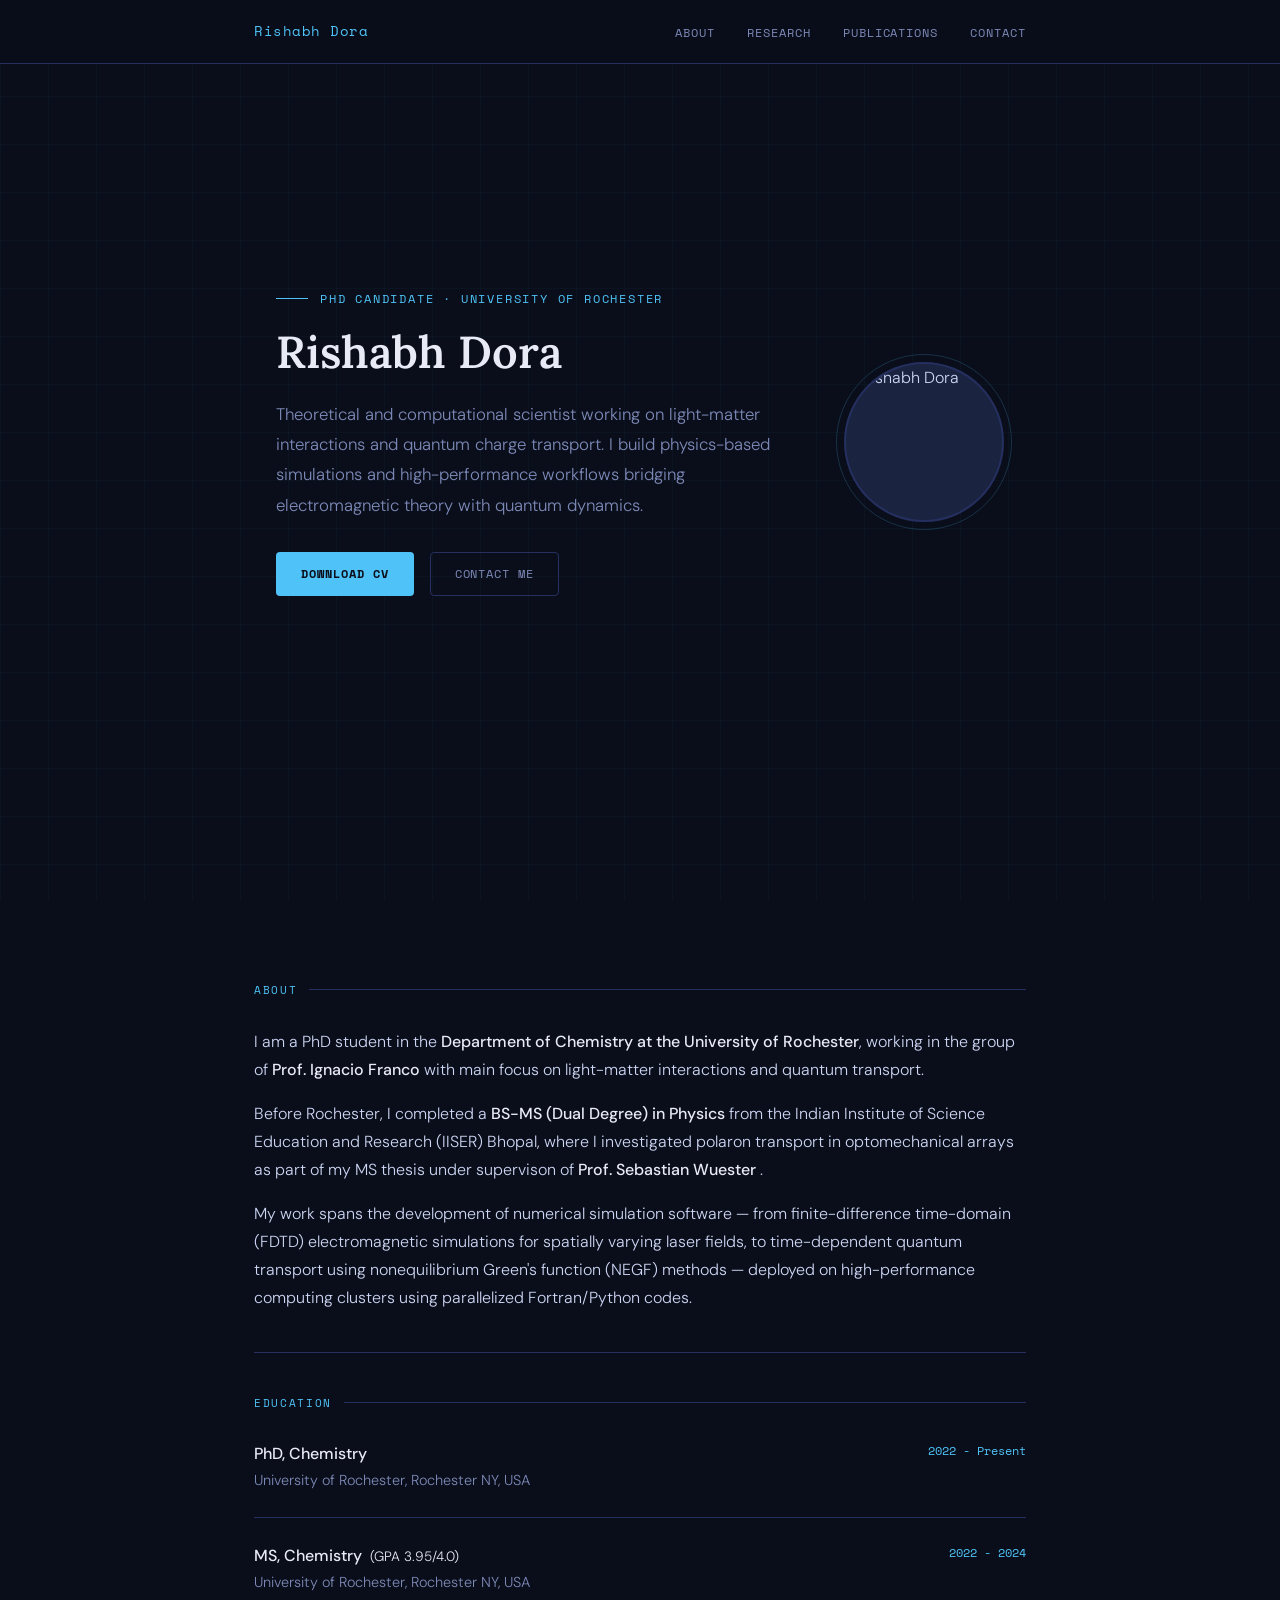
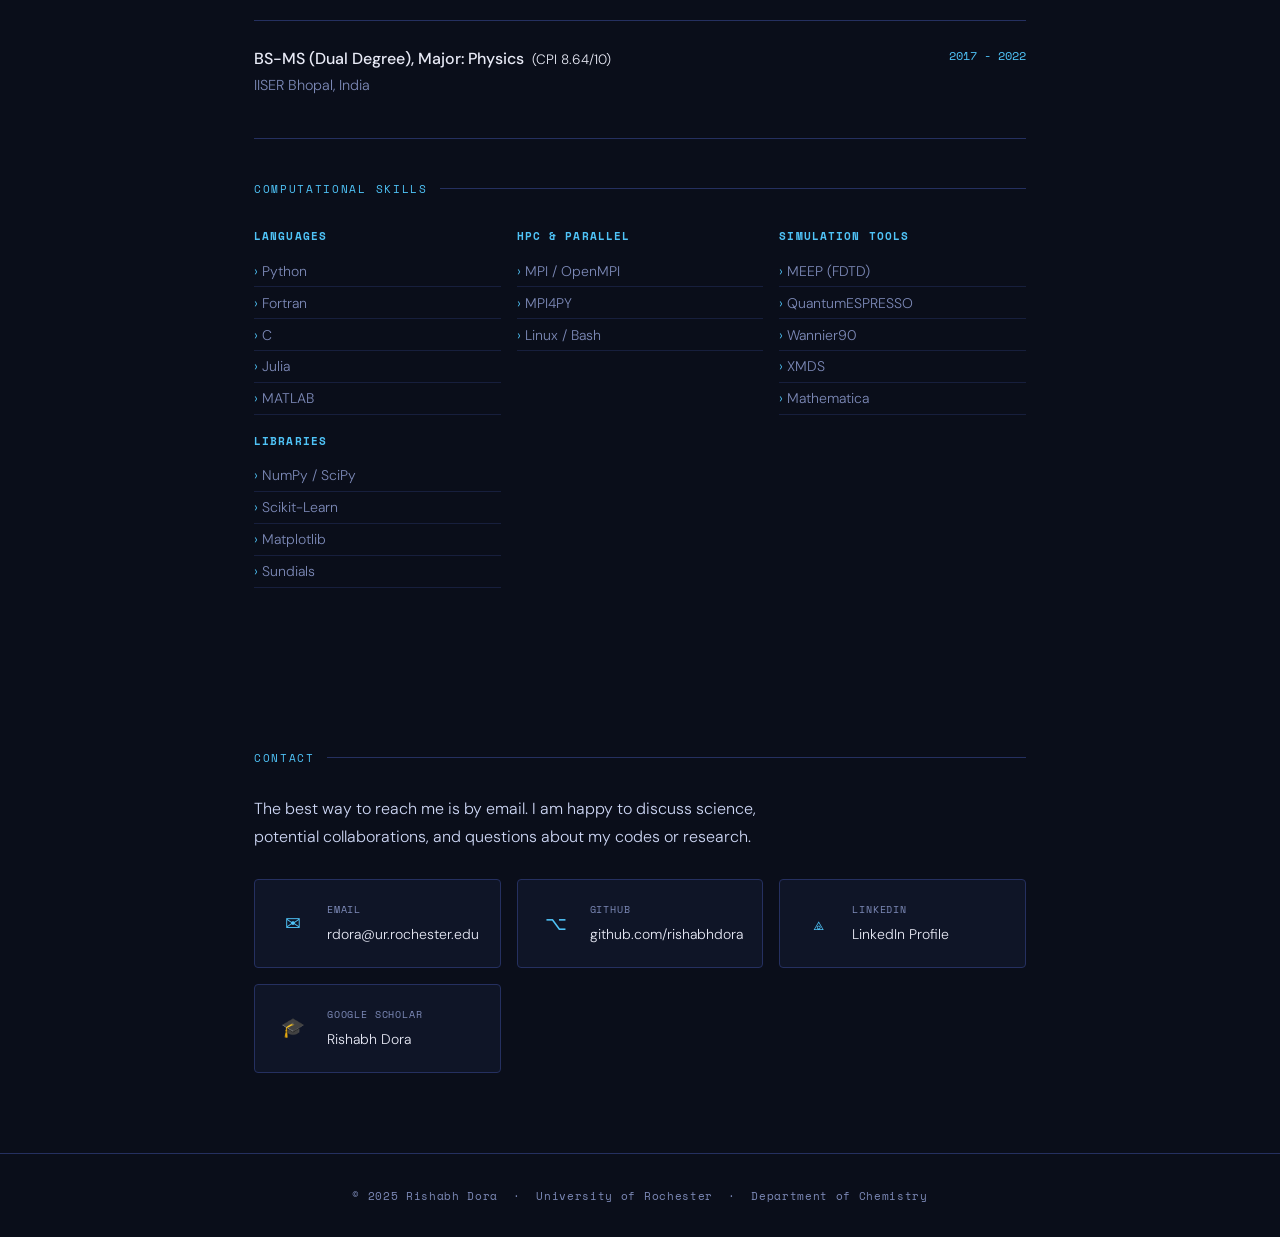
==== index.html @ d07a6848 "Add files via upload" ====
<!DOCTYPE html>
<html lang="en">
<head>
  <meta charset="UTF-8" />
  <meta name="viewport" content="width=device-width, initial-scale=1.0" />
  <title>Rishabh Dora | Theoretical & Computational Physics</title>
  <meta name="description" content="PhD candidate in Chemistry at the University of Rochester. Research on light-matter interactions and quantum transport." />
  <link rel="stylesheet" href="style.css" />
</head>
<body>

<!-- ========== NAV ========== -->
<nav>
  <div class="container">
    <span class="nav-logo">Rishabh Dora</span>
    <ul class="nav-links" id="nav-links">
      <li><a href="#about">About</a></li>
      <li><a href="research.html">Research</a></li>
      <li><a href="publications.html">Publications</a></li>
      <li><a href="#contact">Contact</a></li>
    </ul>
    <button class="nav-toggle" id="nav-toggle" aria-label="Toggle menu">
      <span></span><span></span><span></span>
    </button>
  </div>
</nav>

<!-- ========== HERO ========== -->
<section id="hero">
  <div class="container">
    <div class="hero-inner">
      <div class="hero-text">
        <p class="eyebrow">PhD Candidate · University of Rochester</p>
        <h1>Rishabh Dora</h1>
        <p class="tagline">
          Theoretical and computational scientist working on
          light-matter interactions and quantum charge transport.
          I build physics-based simulations and high-performance workflows
          bridging electromagnetic theory with quantum dynamics.
        </p>
        <div class="hero-actions">
          <a class="btn btn-primary" href="assets/resume.pdf" target="_blank">Download CV</a>
          <a class="btn btn-outline" href="#contact">Contact Me</a>
        </div>
      </div>
      <div class="hero-photo-wrap">
        <!-- Replace src with your actual photo path, e.g. assets/photo.jpg -->
        <img class="hero-photo" src="assets/main.jpeg" alt="Rishabh Dora" />      </div>
    </div>
  </div>
</section>

<!-- ========== ABOUT ========== -->
<section id="about">
  <div class="container">
    <p class="section-label">About</p>

    <div class="fade-in">
      <p>
        I am a PhD student in the <strong>Department of Chemistry at the University of Rochester</strong>,
        working in the group of <strong>Prof. Ignacio Franco</strong> with
        main focus on light-matter interactions and quantum transport.
      </p>
      <p>
        Before Rochester, I completed a <strong>BS-MS (Dual Degree) in Physics</strong> from the
        Indian Institute of Science Education and Research (IISER) Bhopal,
        where I investigated polaron transport in optomechanical arrays as part of my MS thesis under supervison 
        of <strong>Prof. Sebastian Wuester</strong>  .
      </p>
      <p>
        My work spans the development of numerical simulation software — from finite-difference time-domain
        (FDTD) electromagnetic
        simulations for spatially varying laser fields, to time-dependent quantum transport
        using nonequilibrium Green's function (NEGF) methods — deployed on high-performance computing
        clusters using parallelized Fortran/Python codes.
      </p>
    </div>

    <hr />

    <!-- Education -->
    <p class="section-label fade-in">Education</p>
    <div class="fade-in">
      <div class="edu-item">
        <div>
          <div class="edu-deg">PhD, Chemistry</div>
          <div class="edu-inst">University of Rochester, Rochester NY, USA</div>
        </div>
        <div class="edu-year">2022 - Present</div>
      </div>
      <div class="edu-item">
        <div>
          <div class="edu-deg">MS, Chemistry &nbsp;<span style="font-weight:300;font-size:.85rem">(GPA 3.95/4.0)</span></div>
          <div class="edu-inst">University of Rochester, Rochester NY, USA</div>
        </div>
        <div class="edu-year">2022 - 2024</div>
      </div>
      <div class="edu-item">
        <div>
          <div class="edu-deg">BS-MS (Dual Degree), Major: Physics &nbsp;<span style="font-weight:300;font-size:.85rem">(CPI 8.64/10)</span></div>
          <div class="edu-inst">IISER Bhopal, India</div>
        </div>
        <div class="edu-year">2017 - 2022</div>
      </div>
    </div>

    <hr />

    <!-- Skills -->
    <p class="section-label fade-in">Computational Skills</p>
    <div class="skills-grid fade-in">
      <div class="skill-group">
        <h4>Languages</h4>
        <ul class="skill-list">
          <li>Python</li>
          <li>Fortran</li>
          <li>C</li>
          <li>Julia</li>
          <li>MATLAB</li>
        </ul>
      </div>
      <div class="skill-group">
        <h4>HPC &amp; Parallel</h4>
        <ul class="skill-list">
          <li>MPI / OpenMPI</li>
          <li>MPI4PY</li>
          <li>Linux / Bash</li>
        </ul>
      </div>
      <div class="skill-group">
        <h4>Simulation Tools</h4>
        <ul class="skill-list">
          <li>MEEP (FDTD)</li>
          <li>QuantumESPRESSO</li>
          <li>Wannier90</li>
          <li>XMDS</li>
          <li>Mathematica</li>
        </ul>
      </div>
      <div class="skill-group">
        <h4>Libraries</h4>
        <ul class="skill-list">
          <li>NumPy / SciPy</li>
          <li>Scikit-Learn</li>
          <li>Matplotlib</li>
          <li>Sundials</li>
        </ul>
      </div>
    </div>
  </div>
</section>

<!-- ========== TALKS ==========
<section id="talks">
  <div class="container">
    <p class="section-label fade-in">Presentations &amp; Conferences</p>

    <div class="fade-in">
      <div class="talk-item">
        <div class="talk-date">Aug 2025</div>
        <div>
          <div class="talk-type">Talk</div>
          <div class="talk-title">"Light–matter interactions beyond the dipole approximation"</div>
          <div class="talk-venue">Gordon Research Seminar on Quantum Control of Light and Matter · Salve Regina University</div>
        </div>
      </div>
      <div class="talk-item">
        <div class="talk-date">Aug 2025</div>
        <div>
          <div class="talk-type">Poster</div>
          <div class="talk-title">"Light–matter interactions beyond the dipole approximation"</div>
          <div class="talk-venue">Gordon Research Conference on Quantum Control of Light and Matter · Salve Regina University</div>
        </div>
      </div>
      <div class="talk-item">
        <div class="talk-date">Jun 2025</div>
        <div>
          <div class="talk-type">Poster</div>
          <div class="talk-title">"Light–matter interactions beyond the dipole approximation"</div>
          <div class="talk-venue">Center for Coherence and Quantum Science (CQS-12) · University of Rochester</div>
        </div>
      </div>
      <div class="talk-item">
        <div class="talk-date">Nov 2021</div>
        <div>
          <div class="talk-type">Conference</div>
          <div class="talk-title">Cold-atom On-Line Meeting (CoOLMe 2021)</div>
          <div class="talk-venue">French national research network on Cold Atoms</div>
        </div>
      </div>
    </div>
  </div>
</section> -->

<!-- ========== CONTACT ========== -->
<section id="contact">
  <div class="container">
    <p class="section-label fade-in">Contact</p>
    <p class="fade-in" style="margin-bottom:1.75rem; max-width:520px;">
      The best way to reach me is by email. I am happy to discuss science,
      potential collaborations, and questions about my codes or research.
    </p>
    <div class="contact-grid fade-in">
      <a class="contact-item" href="mailto:rdora@ur.rochester.edu">
        <span class="contact-icon">✉</span>
        <div>
          <div class="contact-label">Email</div>
          <div class="contact-val">rdora@ur.rochester.edu</div>
        </div>
      </a>
      <a class="contact-item" href="https://github.com/rishabhdora" target="_blank">
        <span class="contact-icon">⌥</span>
        <div>
          <div class="contact-label">GitHub</div>
          <div class="contact-val">github.com/rishabhdora</div>
        </div>
      </a>
      <a class="contact-item" href="https://www.linkedin.com/in/rishabh-dora-555144214/" target="_blank">
        <span class="contact-icon">⟁</span>
        <div>
          <div class="contact-label">LinkedIn</div>
          <div class="contact-val">LinkedIn Profile</div>
        </div>
      </a>
      <a class="contact-item" href="https://scholar.google.com/citations?user=nVBaC_kAAAAJ&hl=en" target="_blank">
        <span class="contact-icon">🎓</span>
        <div>
          <div class="contact-label">Google Scholar</div>
          <div class="contact-val">Rishabh Dora</div>
        </div>
      </a>
    </div>
  </div>
</section>

<!-- ========== FOOTER ========== -->
<footer>
  <div class="container">
    © 2025 Rishabh Dora &nbsp;·&nbsp; University of Rochester &nbsp;·&nbsp; Department of Chemistry
  </div>
</footer>

<script src="main.js"></script>
</body>
</html>
---- style.css ----
/* =============================================
   RISHABH DORA — Personal Academic Website
   Theme: Dark scientific / quantum aesthetic
   ============================================= */

@import url('https://fonts.googleapis.com/css2?family=Space+Mono:ital,wght@0,400;0,700;1,400&family=Lora:ital,wght@0,400;0,600;1,400&family=DM+Sans:wght@300;400;500&display=swap');

:root {
  --bg:        #0a0e1a;
  --bg2:       #0f1527;
  --bg3:       #141c34;
  --surface:   #1a2340;
  --border:    #253060;
  --accent:    #4fc3f7;
  --accent2:   #81d4fa;
  --accent3:   #00e5ff;
  --text:      #cdd6f4;
  --text-dim:  #7d8ab8;
  --text-bright: #e8eaf6;
  --mono:      'Space Mono', monospace;
  --serif:     'Lora', serif;
  --sans:      'DM Sans', sans-serif;
  --nav-h:     64px;
  --max-w:     820px;
  --radius:    4px;
}

*, *::before, *::after { box-sizing: border-box; margin: 0; padding: 0; }

html { scroll-behavior: smooth; font-size: 16px; }

body {
  background: var(--bg);
  color: var(--text);
  font-family: var(--sans);
  font-weight: 300;
  line-height: 1.75;
  min-height: 100vh;
  overflow-x: hidden;
}

/* ---- GRID BACKGROUND ---- */
body::before {
  content: '';
  position: fixed;
  inset: 0;
  background-image:
    linear-gradient(rgba(79,195,247,.035) 1px, transparent 1px),
    linear-gradient(90deg, rgba(79,195,247,.035) 1px, transparent 1px);
  background-size: 48px 48px;
  pointer-events: none;
  z-index: 0;
}

/* ---- UTILITY ---- */
a { color: var(--accent); text-decoration: none; transition: color .2s; }
a:hover { color: var(--accent3); }
strong { font-weight: 500; color: var(--text-bright); }
hr { border: none; border-top: 1px solid var(--border); margin: 2.5rem 0; }

.container {
  max-width: var(--max-w);
  margin: 0 auto;
  padding: 0 1.5rem;
  position: relative;
  z-index: 1;
}

.tag {
  display: inline-block;
  font-family: var(--mono);
  font-size: .65rem;
  letter-spacing: .08em;
  text-transform: uppercase;
  color: var(--accent);
  background: rgba(79,195,247,.1);
  border: 1px solid rgba(79,195,247,.25);
  padding: .15rem .6rem;
  border-radius: 2px;
  margin-right: .4rem;
  margin-bottom: .4rem;
}

/* ---- NAVIGATION ---- */
nav {
  position: fixed;
  top: 0; left: 0; right: 0;
  height: var(--nav-h);
  background: rgba(10,14,26,.85);
  backdrop-filter: blur(12px);
  border-bottom: 1px solid var(--border);
  z-index: 100;
  display: flex;
  align-items: center;
}

nav .container {
  display: flex;
  align-items: center;
  justify-content: space-between;
  width: 100%;
}

.nav-logo {
  font-family: var(--mono);
  font-size: .85rem;
  color: var(--accent);
  letter-spacing: .04em;
}

.nav-links {
  display: flex;
  gap: 2rem;
  list-style: none;
}

.nav-links a {
  font-family: var(--mono);
  font-size: .75rem;
  letter-spacing: .08em;
  text-transform: uppercase;
  color: var(--text-dim);
  transition: color .2s;
}
.nav-links a:hover,
.nav-links a.active { color: var(--accent); }

.nav-toggle {
  display: none;
  flex-direction: column;
  gap: 5px;
  cursor: pointer;
  background: none;
  border: none;
  padding: 4px;
}
.nav-toggle span {
  display: block;
  width: 22px; height: 1.5px;
  background: var(--text-dim);
  transition: .3s;
}

/* ---- HERO ---- */
#hero {
  min-height: 100vh;
  display: flex;
  align-items: center;
  padding-top: var(--nav-h);
  position: relative;
  overflow: hidden;
}

.hero-inner {
  display: grid;
  grid-template-columns: 1fr auto;
  gap: 3rem;
  align-items: center;
  width: 100%;
}

.hero-text .eyebrow {
  font-family: var(--mono);
  font-size: .75rem;
  letter-spacing: .15em;
  text-transform: uppercase;
  color: var(--accent);
  margin-bottom: 1rem;
  display: flex;
  align-items: center;
  gap: .75rem;
}
.hero-text .eyebrow::before {
  content: '';
  width: 32px; height: 1px;
  background: var(--accent);
}

.hero-text h1 {
  font-family: var(--serif);
  font-size: clamp(2rem, 5vw, 2.8rem);
  font-weight: 600;
  color: var(--text-bright);
  line-height: 1.2;
  margin-bottom: 1.25rem;
}

.hero-text .tagline {
  font-size: 1.05rem;
  color: var(--text-dim);
  max-width: 520px;
  margin-bottom: 2rem;
  line-height: 1.8;
}

.hero-actions {
  display: flex;
  gap: 1rem;
  flex-wrap: wrap;
}

.btn {
  font-family: var(--mono);
  font-size: .75rem;
  letter-spacing: .08em;
  text-transform: uppercase;
  padding: .65rem 1.5rem;
  border-radius: var(--radius);
  transition: all .2s;
  cursor: pointer;
  border: 1px solid transparent;
}
.btn-primary {
  background: var(--accent);
  color: var(--bg);
  font-weight: 700;
}
.btn-primary:hover { background: var(--accent3); color: var(--bg); }
.btn-outline {
  border-color: var(--border);
  color: var(--text-dim);
  background: transparent;
}
.btn-outline:hover { border-color: var(--accent); color: var(--accent); }

.hero-photo-wrap {
  position: relative;
  flex-shrink: 0;
}
.hero-photo {
  width: 160px; height: 160px;
  border-radius: 50%;
  object-fit: cover;
  border: 2px solid var(--border);
  display: block;
  background: var(--surface);
}
.photo-placeholder {
  width: 160px; height: 160px;
  border-radius: 50%;
  background: var(--surface);
  border: 2px solid var(--border);
  display: flex;
  align-items: center;
  justify-content: center;
  font-family: var(--mono);
  font-size: 2rem;
  color: var(--accent);
}
.hero-photo-wrap::after {
  content: '';
  position: absolute;
  inset: -8px;
  border-radius: 50%;
  border: 1px solid rgba(79,195,247,.2);
}

/* ---- SECTIONS ---- */
section { padding: 5rem 0; }

.section-label {
  font-family: var(--mono);
  font-size: .7rem;
  letter-spacing: .15em;
  text-transform: uppercase;
  color: var(--accent);
  margin-bottom: 1.75rem;
  display: flex;
  align-items: center;
  gap: .75rem;
}
.section-label::after {
  content: '';
  flex: 1;
  height: 1px;
  background: var(--border);
}

h2 {
  font-family: var(--serif);
  font-size: 1.6rem;
  font-weight: 600;
  color: var(--text-bright);
  margin-bottom: 1.5rem;
}

h3 {
  font-family: var(--sans);
  font-weight: 500;
  font-size: 1rem;
  color: var(--text-bright);
  margin-bottom: .35rem;
}

p { margin-bottom: 1rem; color: var(--text); }

/* ---- CARDS ---- */
.card {
  background: var(--bg2);
  border: 1px solid var(--border);
  border-radius: var(--radius);
  padding: 1.5rem;
  margin-bottom: 1.25rem;
  transition: border-color .2s, transform .2s;
}
.card:hover {
  border-color: rgba(79,195,247,.4);
  transform: translateY(-2px);
}

.card-meta {
  font-family: var(--mono);
  font-size: .7rem;
  color: var(--text-dim);
  margin-bottom: .5rem;
  letter-spacing: .04em;
}

/* ---- EDUCATION ---- */
.edu-item {
  display: grid;
  grid-template-columns: 1fr auto;
  gap: 1rem;
  margin-bottom: 1.5rem;
  padding-bottom: 1.5rem;
  border-bottom: 1px solid var(--border);
}
.edu-item:last-child { border-bottom: none; margin-bottom: 0; padding-bottom: 0; }
.edu-deg { font-weight: 500; color: var(--text-bright); }
.edu-inst { color: var(--text-dim); font-size: .9rem; }
.edu-year {
  font-family: var(--mono);
  font-size: .75rem;
  color: var(--accent);
  white-space: nowrap;
}

/* ---- SKILLS GRID ---- */
.skills-grid {
  display: grid;
  grid-template-columns: repeat(auto-fill, minmax(200px, 1fr));
  gap: 1rem;
}
.skill-group h4 {
  font-family: var(--mono);
  font-size: .7rem;
  letter-spacing: .1em;
  text-transform: uppercase;
  color: var(--accent);
  margin-bottom: .6rem;
}
.skill-list {
  list-style: none;
}
.skill-list li {
  font-size: .875rem;
  color: var(--text-dim);
  padding: .2rem 0;
  border-bottom: 1px solid rgba(37,48,96,.5);
}
.skill-list li::before { content: '› '; color: var(--accent); }

/* ---- PUBLICATIONS ---- */
.pub-item {
  border-left: 2px solid var(--border);
  padding-left: 1.25rem;
  margin-bottom: 2rem;
  transition: border-color .2s;
}
.pub-item:hover { border-color: var(--accent); }
.pub-title { font-weight: 500; color: var(--text-bright); margin-bottom: .35rem; line-height: 1.5; }
.pub-authors { font-size: .875rem; color: var(--text-dim); margin-bottom: .25rem; }
.pub-journal {
  font-family: var(--mono);
  font-size: .75rem;
  color: var(--accent);
}
.pub-status {
  display: inline-block;
  font-family: var(--mono);
  font-size: .65rem;
  letter-spacing: .06em;
  text-transform: uppercase;
  background: rgba(79,195,247,.08);
  border: 1px solid rgba(79,195,247,.2);
  color: var(--accent);
  padding: .1rem .5rem;
  border-radius: 2px;
  margin-left: .5rem;
}

/* ---- TALKS ---- */
.talk-item {
  display: grid;
  grid-template-columns: auto 1fr;
  gap: 1.25rem;
  align-items: start;
  margin-bottom: 1.25rem;
  padding-bottom: 1.25rem;
  border-bottom: 1px solid var(--border);
}
.talk-item:last-child { border-bottom: none; margin-bottom: 0; padding-bottom: 0; }
.talk-date {
  font-family: var(--mono);
  font-size: .7rem;
  color: var(--accent);
  white-space: nowrap;
  padding-top: .25rem;
}
.talk-type {
  font-family: var(--mono);
  font-size: .65rem;
  text-transform: uppercase;
  letter-spacing: .06em;
  color: var(--text-dim);
  margin-bottom: .2rem;
}
.talk-title { font-weight: 500; color: var(--text-bright); font-size: .95rem; }
.talk-venue { font-size: .85rem; color: var(--text-dim); margin-top: .2rem; }

/* ---- CONTACT ---- */
.contact-grid {
  display: grid;
  grid-template-columns: repeat(auto-fill, minmax(220px, 1fr));
  gap: 1rem;
}
.contact-item {
  background: var(--bg2);
  border: 1px solid var(--border);
  border-radius: var(--radius);
  padding: 1.25rem;
  display: flex;
  align-items: center;
  gap: 1rem;
  transition: border-color .2s;
}
.contact-item:hover { border-color: var(--accent); }
.contact-icon {
  font-size: 1.2rem;
  width: 36px;
  text-align: center;
  flex-shrink: 0;
}
.contact-label {
  font-family: var(--mono);
  font-size: .65rem;
  text-transform: uppercase;
  letter-spacing: .08em;
  color: var(--text-dim);
  margin-bottom: .25rem;
}
.contact-val { font-size: .875rem; color: var(--text-bright); }

/* ---- FOOTER ---- */
footer {
  border-top: 1px solid var(--border);
  padding: 2rem 0;
  text-align: center;
  font-family: var(--mono);
  font-size: .7rem;
  color: var(--text-dim);
  letter-spacing: .06em;
  position: relative;
  z-index: 1;
}

/* ---- RESEARCH PAGE ---- */
.research-block { margin-bottom: 3rem; }
.research-block h3 {
  font-family: var(--serif);
  font-size: 1.15rem;
  font-weight: 600;
  color: var(--text-bright);
  margin-bottom: .75rem;
}

/* ---- FADE-IN ANIMATION ---- */
.fade-in {
  opacity: 0;
  transform: translateY(18px);
  transition: opacity .55s ease, transform .55s ease;
}
.fade-in.visible {
  opacity: 1;
  transform: translateY(0);
}

/* ---- RESPONSIVE ---- */
@media (max-width: 640px) {
  .hero-inner { grid-template-columns: 1fr; }
  .hero-photo-wrap { display: none; }
  .nav-links { display: none; flex-direction: column; position: absolute; top: var(--nav-h); left: 0; right: 0; background: var(--bg2); border-bottom: 1px solid var(--border); padding: 1rem 1.5rem; gap: 1rem; }
  .nav-links.open { display: flex; }
  .nav-toggle { display: flex; }
  .edu-item { grid-template-columns: 1fr; }
}
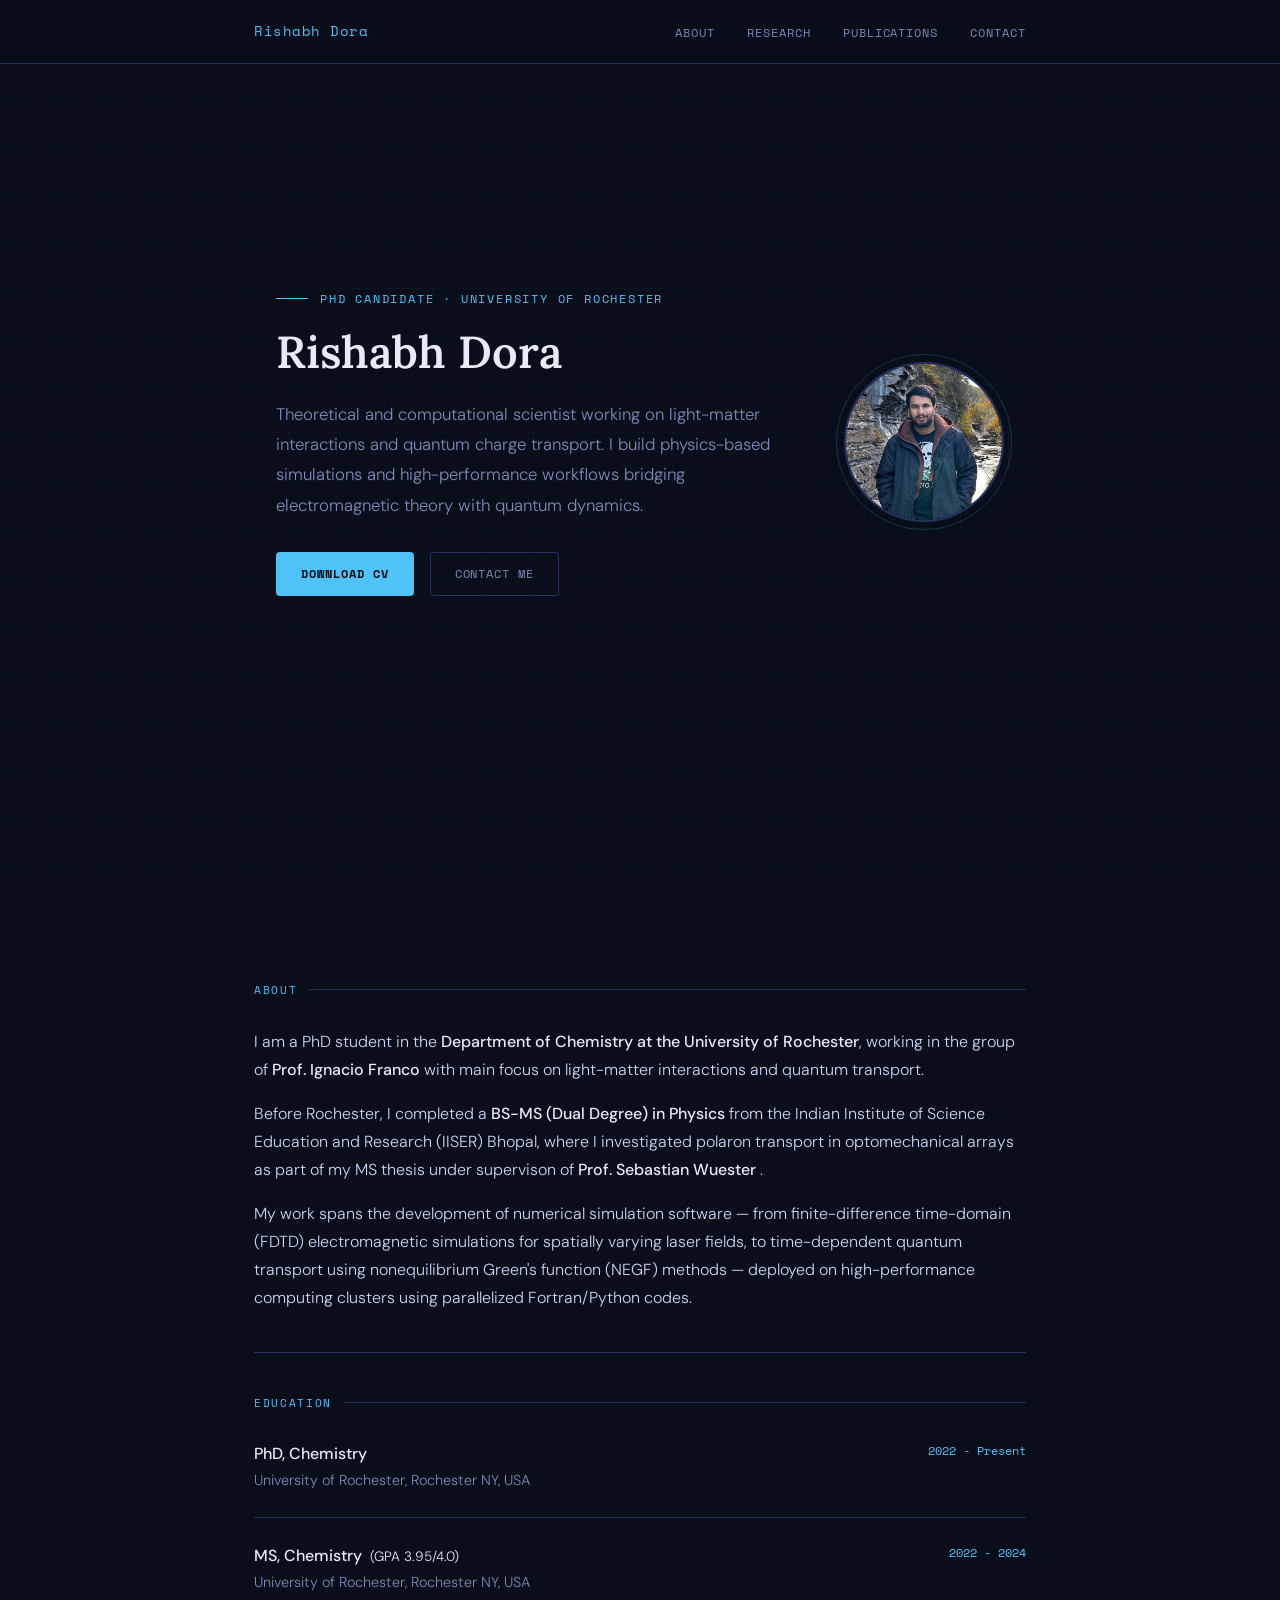
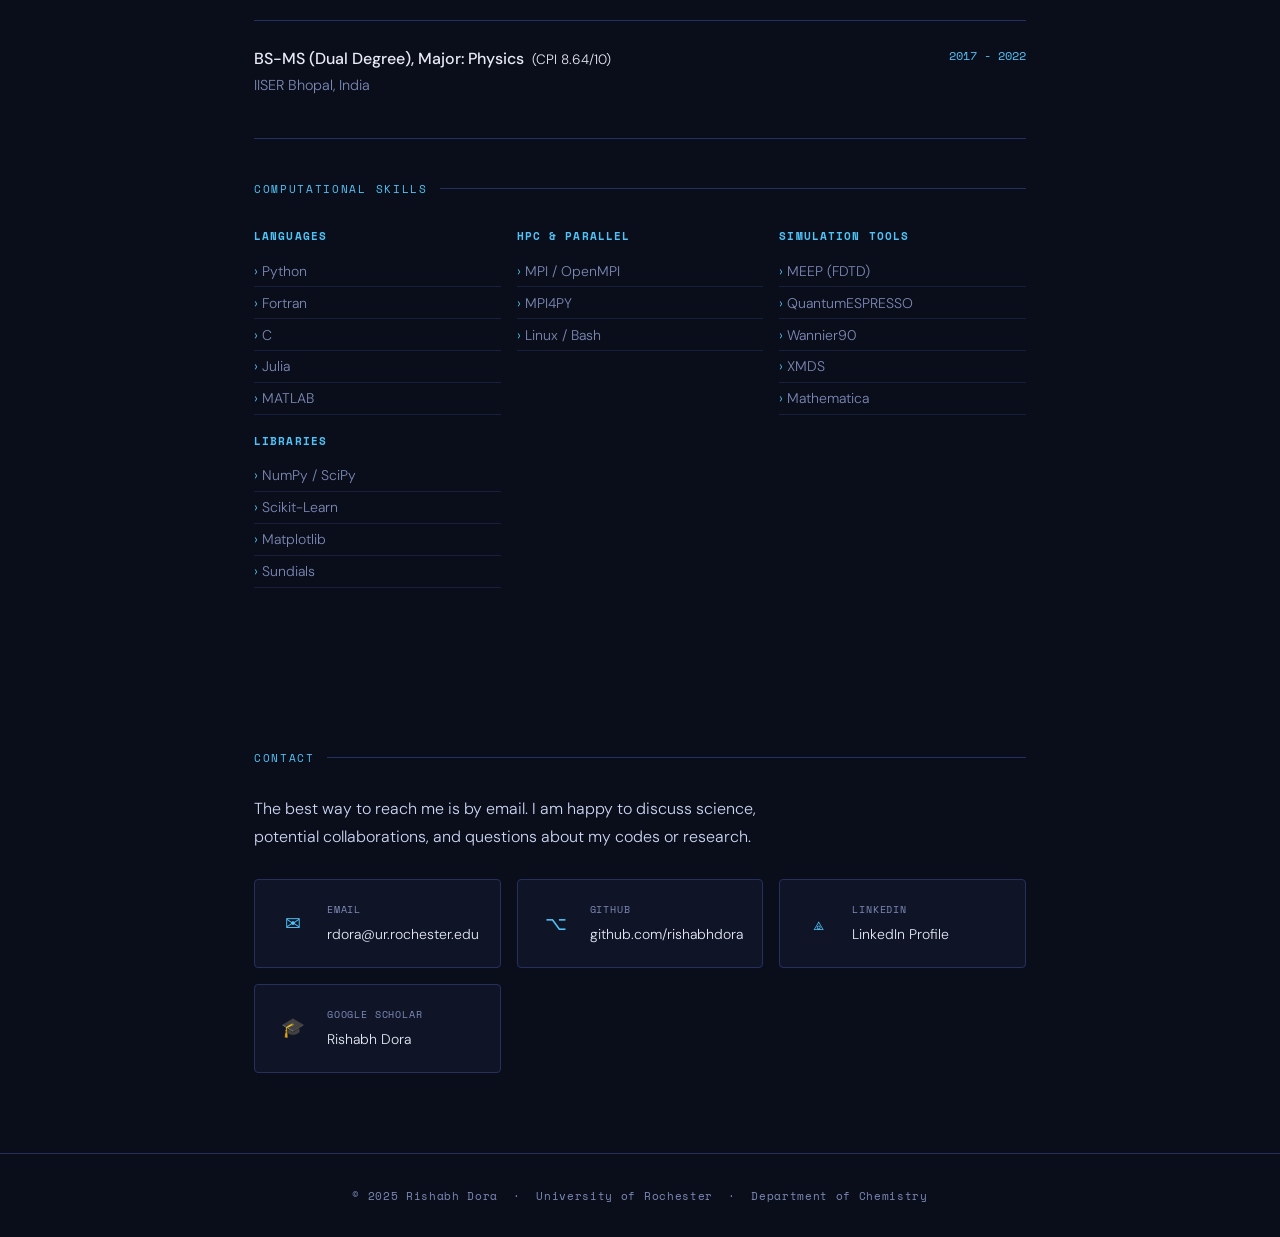
==== commit 4f159315: "Update index.html" ====
--- a/index.html
+++ b/index.html
@@ -39,13 +39,12 @@
           bridging electromagnetic theory with quantum dynamics.
         </p>
         <div class="hero-actions">
-          <a class="btn btn-primary" href="assets/resume.pdf" target="_blank">Download CV</a>
+          <a class="btn btn-primary" href="resume.pdf" target="_blank">Download CV</a>
           <a class="btn btn-outline" href="#contact">Contact Me</a>
         </div>
       </div>
       <div class="hero-photo-wrap">
-        <!-- Replace src with your actual photo path, e.g. assets/photo.jpg -->
-        <img class="hero-photo" src="assets/main.jpeg" alt="Rishabh Dora" />      </div>
+        <img class="hero-photo" src="main.jpeg" alt="Rishabh Dora" />      </div>
     </div>
   </div>
 </section>
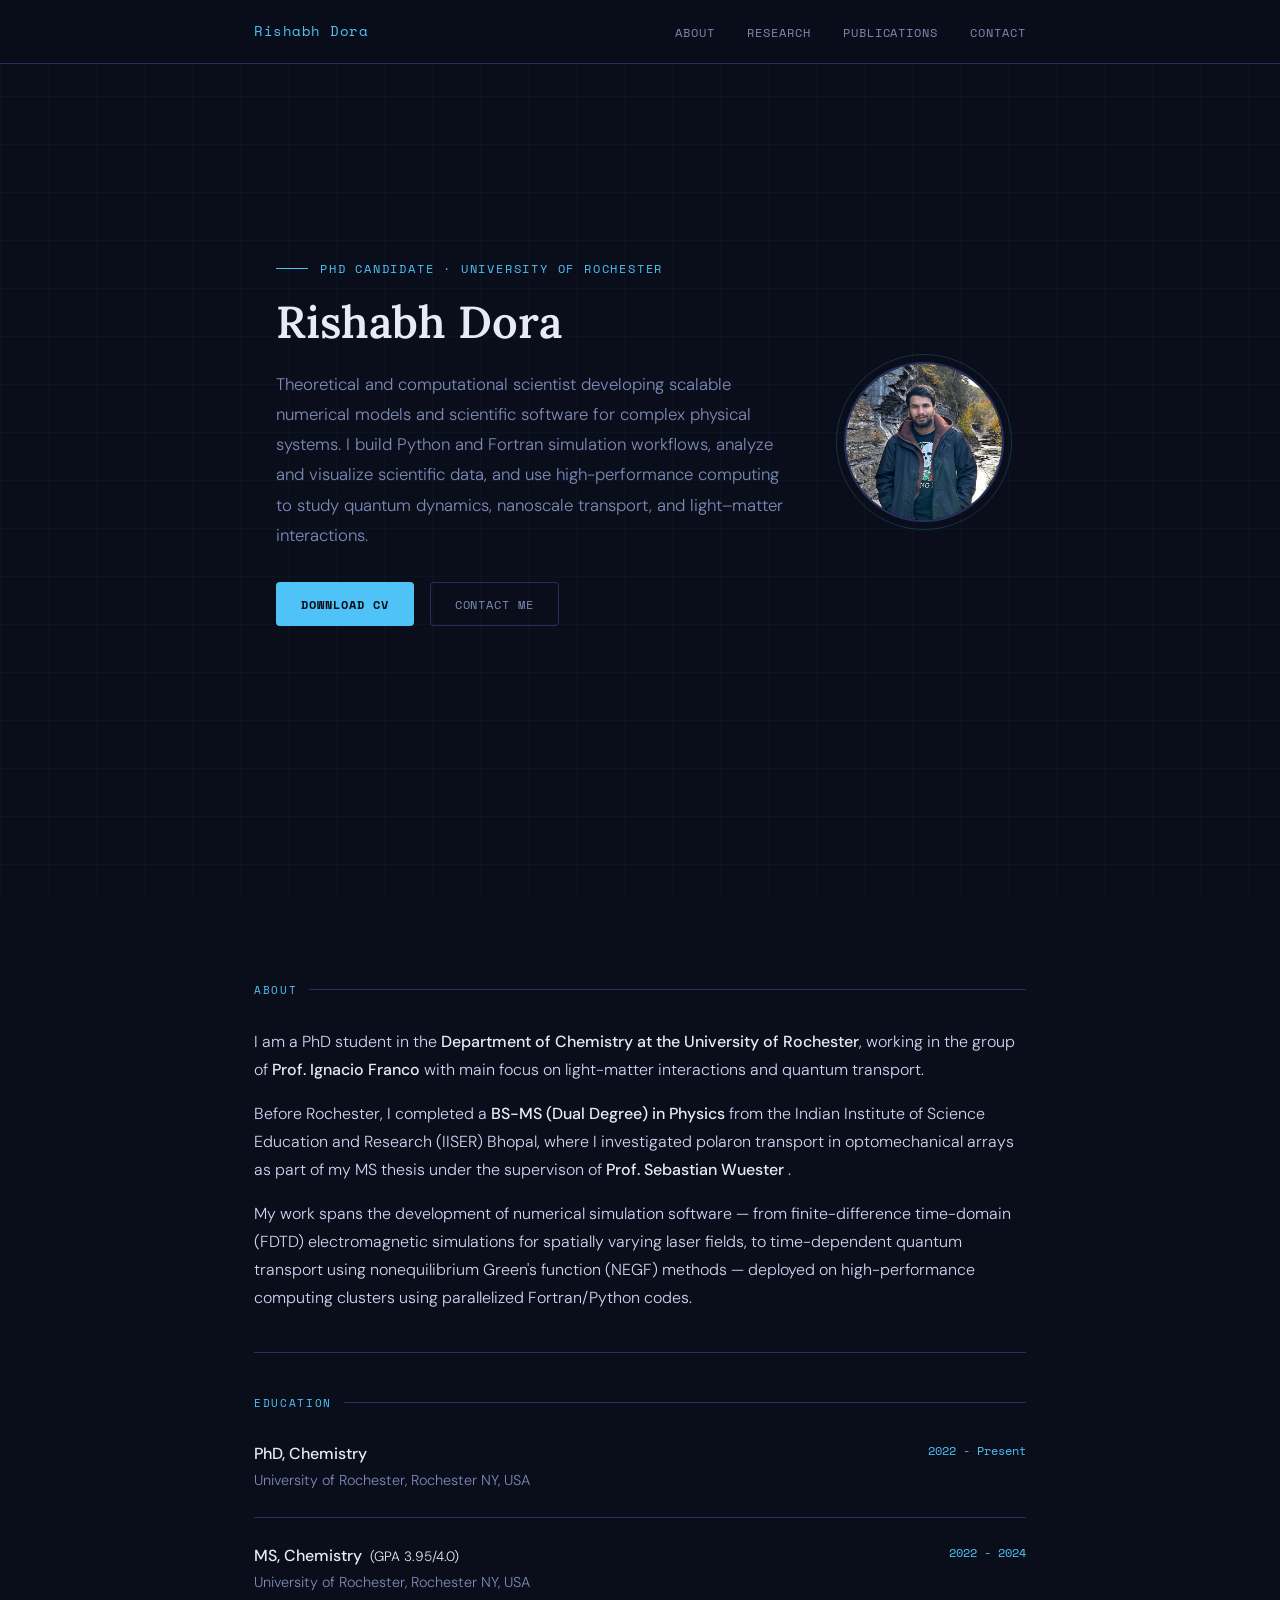
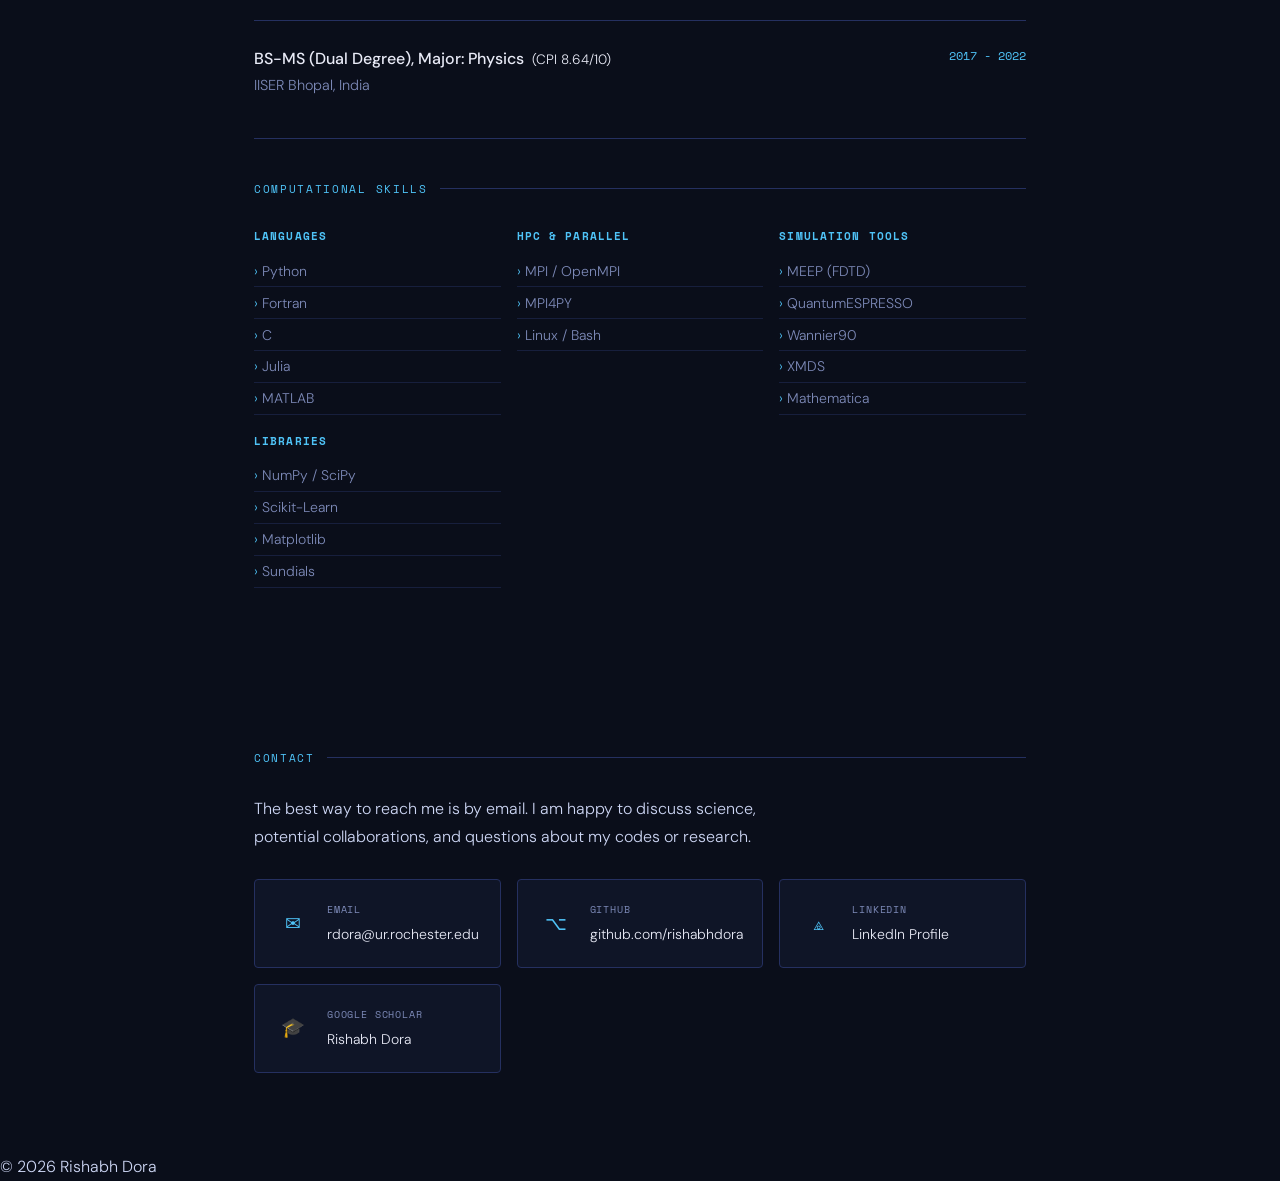
==== commit d6bcd837: "Update index.html" ====
--- a/index.html
+++ b/index.html
@@ -33,10 +33,9 @@
         <p class="eyebrow">PhD Candidate · University of Rochester</p>
         <h1>Rishabh Dora</h1>
         <p class="tagline">
-          Theoretical and computational scientist working on
-          light-matter interactions and quantum charge transport.
-          I build physics-based simulations and high-performance workflows
-          bridging electromagnetic theory with quantum dynamics.
+          Theoretical and computational scientist developing scalable numerical models and scientific software for complex physical systems. 
+          I build Python and Fortran simulation workflows, analyze and visualize scientific data, and use high-performance computing 
+          to study quantum dynamics, nanoscale transport, and light–matter interactions.
         </p>
         <div class="hero-actions">
           <a class="btn btn-primary" href="resume.pdf" target="_blank">Download CV</a>
@@ -63,7 +62,7 @@
       <p>
         Before Rochester, I completed a <strong>BS-MS (Dual Degree) in Physics</strong> from the
         Indian Institute of Science Education and Research (IISER) Bhopal,
-        where I investigated polaron transport in optomechanical arrays as part of my MS thesis under supervison 
+        where I investigated polaron transport in optomechanical arrays as part of my MS thesis under the supervison 
         of <strong>Prof. Sebastian Wuester</strong>  .
       </p>
       <p>
@@ -233,11 +232,10 @@
 </section>
 
 <!-- ========== FOOTER ========== -->
-<footer>
-  <div class="container">
-    © 2025 Rishabh Dora &nbsp;·&nbsp; University of Rochester &nbsp;·&nbsp; Department of Chemistry
-  </div>
-</footer>
+© <span id="year"></span> Rishabh Dora
+<script>
+  document.getElementById("year").textContent = new Date().getFullYear();
+</script>
 
 <script src="main.js"></script>
 </body>
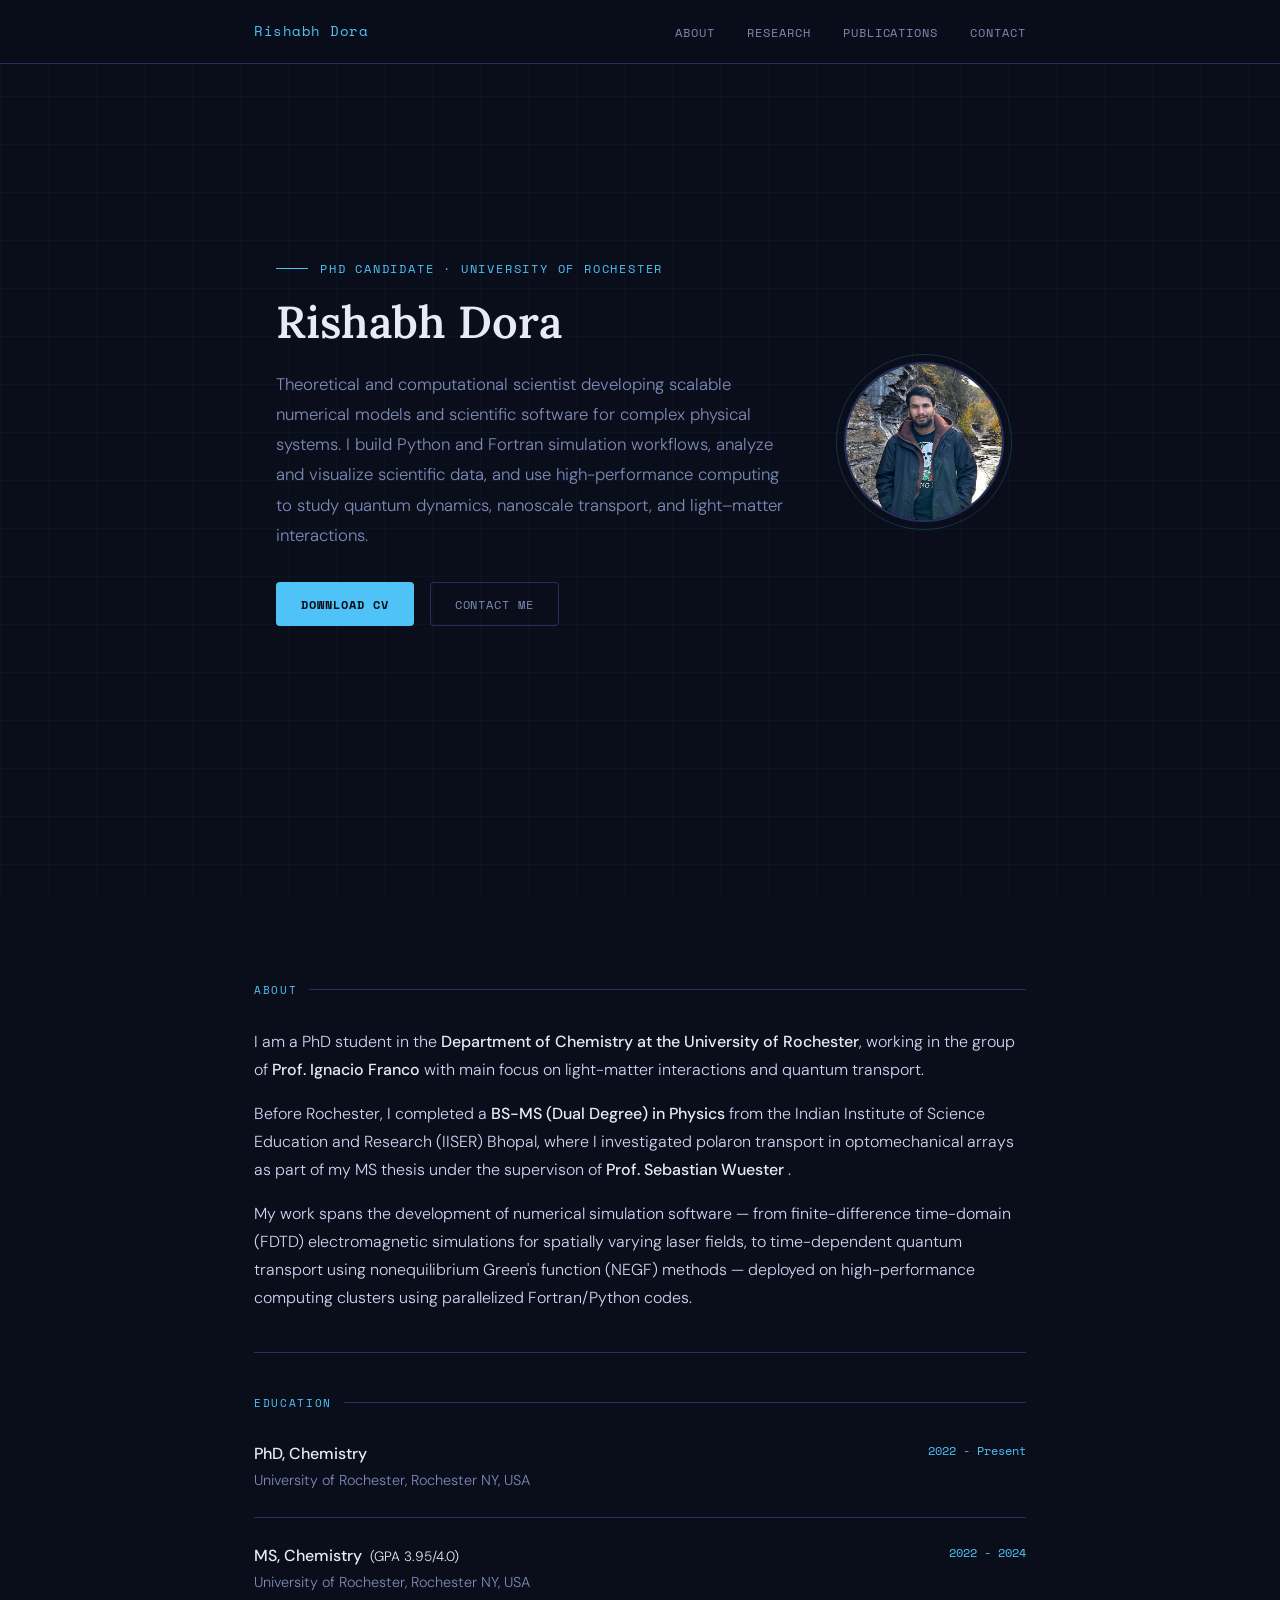
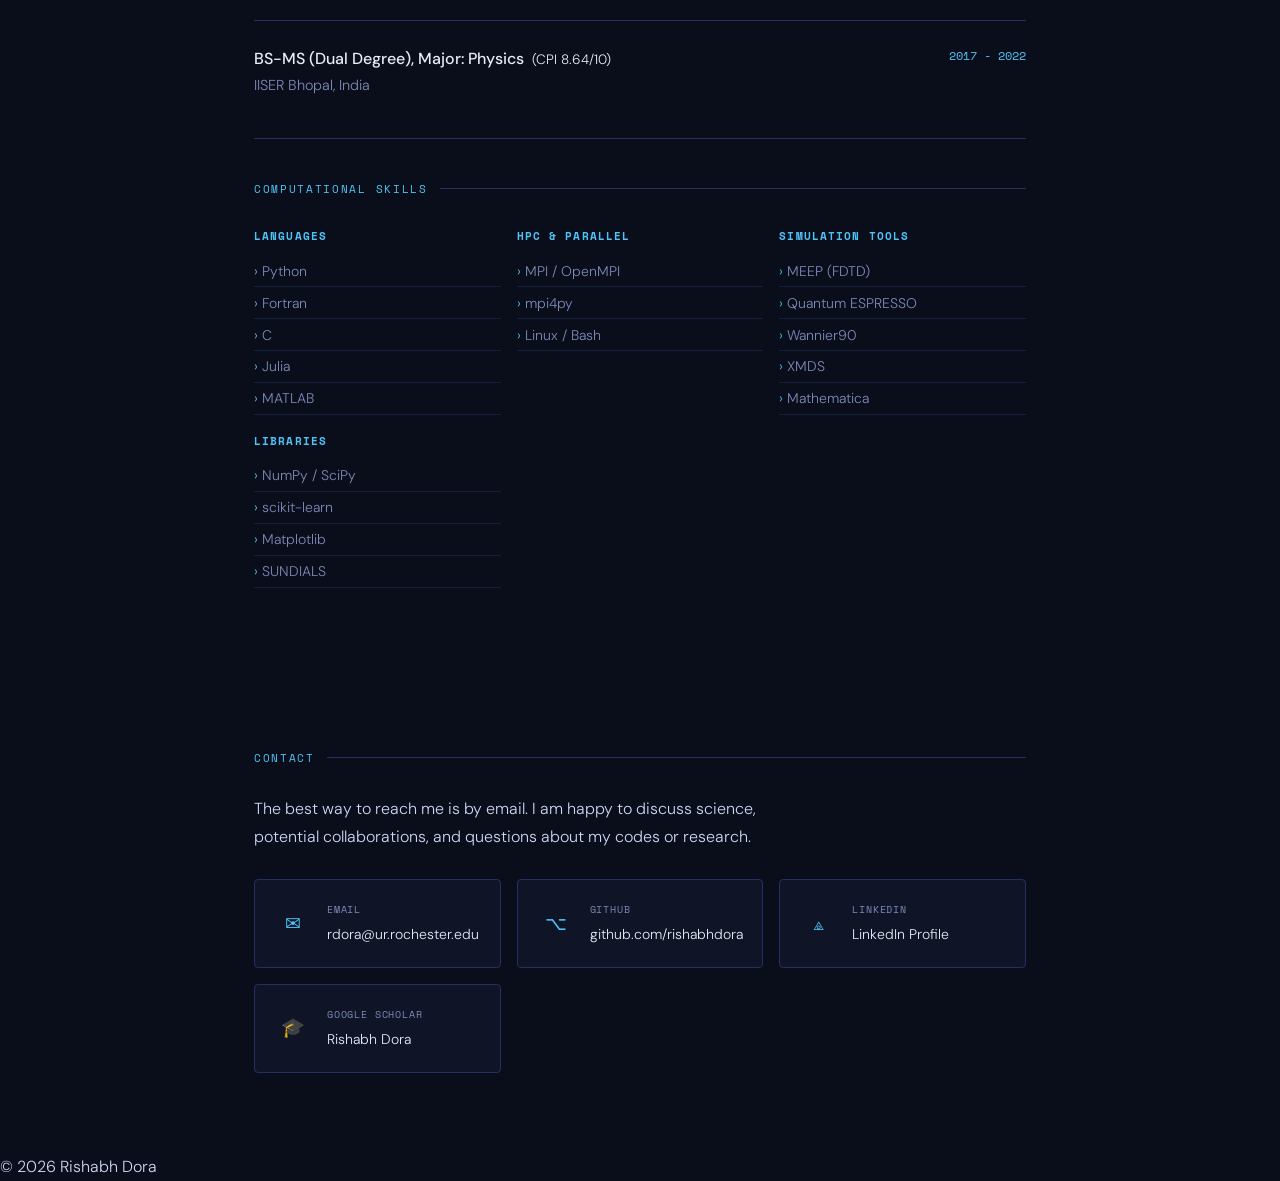
==== commit e909dfc5: "Update index.html" ====
--- a/index.html
+++ b/index.html
@@ -121,7 +121,7 @@
         <h4>HPC &amp; Parallel</h4>
         <ul class="skill-list">
           <li>MPI / OpenMPI</li>
-          <li>MPI4PY</li>
+          <li>mpi4py</li>
           <li>Linux / Bash</li>
         </ul>
       </div>
@@ -129,7 +129,7 @@
         <h4>Simulation Tools</h4>
         <ul class="skill-list">
           <li>MEEP (FDTD)</li>
-          <li>QuantumESPRESSO</li>
+          <li>Quantum ESPRESSO</li>
           <li>Wannier90</li>
           <li>XMDS</li>
           <li>Mathematica</li>
@@ -139,9 +139,9 @@
         <h4>Libraries</h4>
         <ul class="skill-list">
           <li>NumPy / SciPy</li>
-          <li>Scikit-Learn</li>
+          <li>scikit-learn</li>
           <li>Matplotlib</li>
-          <li>Sundials</li>
+          <li>SUNDIALS</li>
         </ul>
       </div>
     </div>
